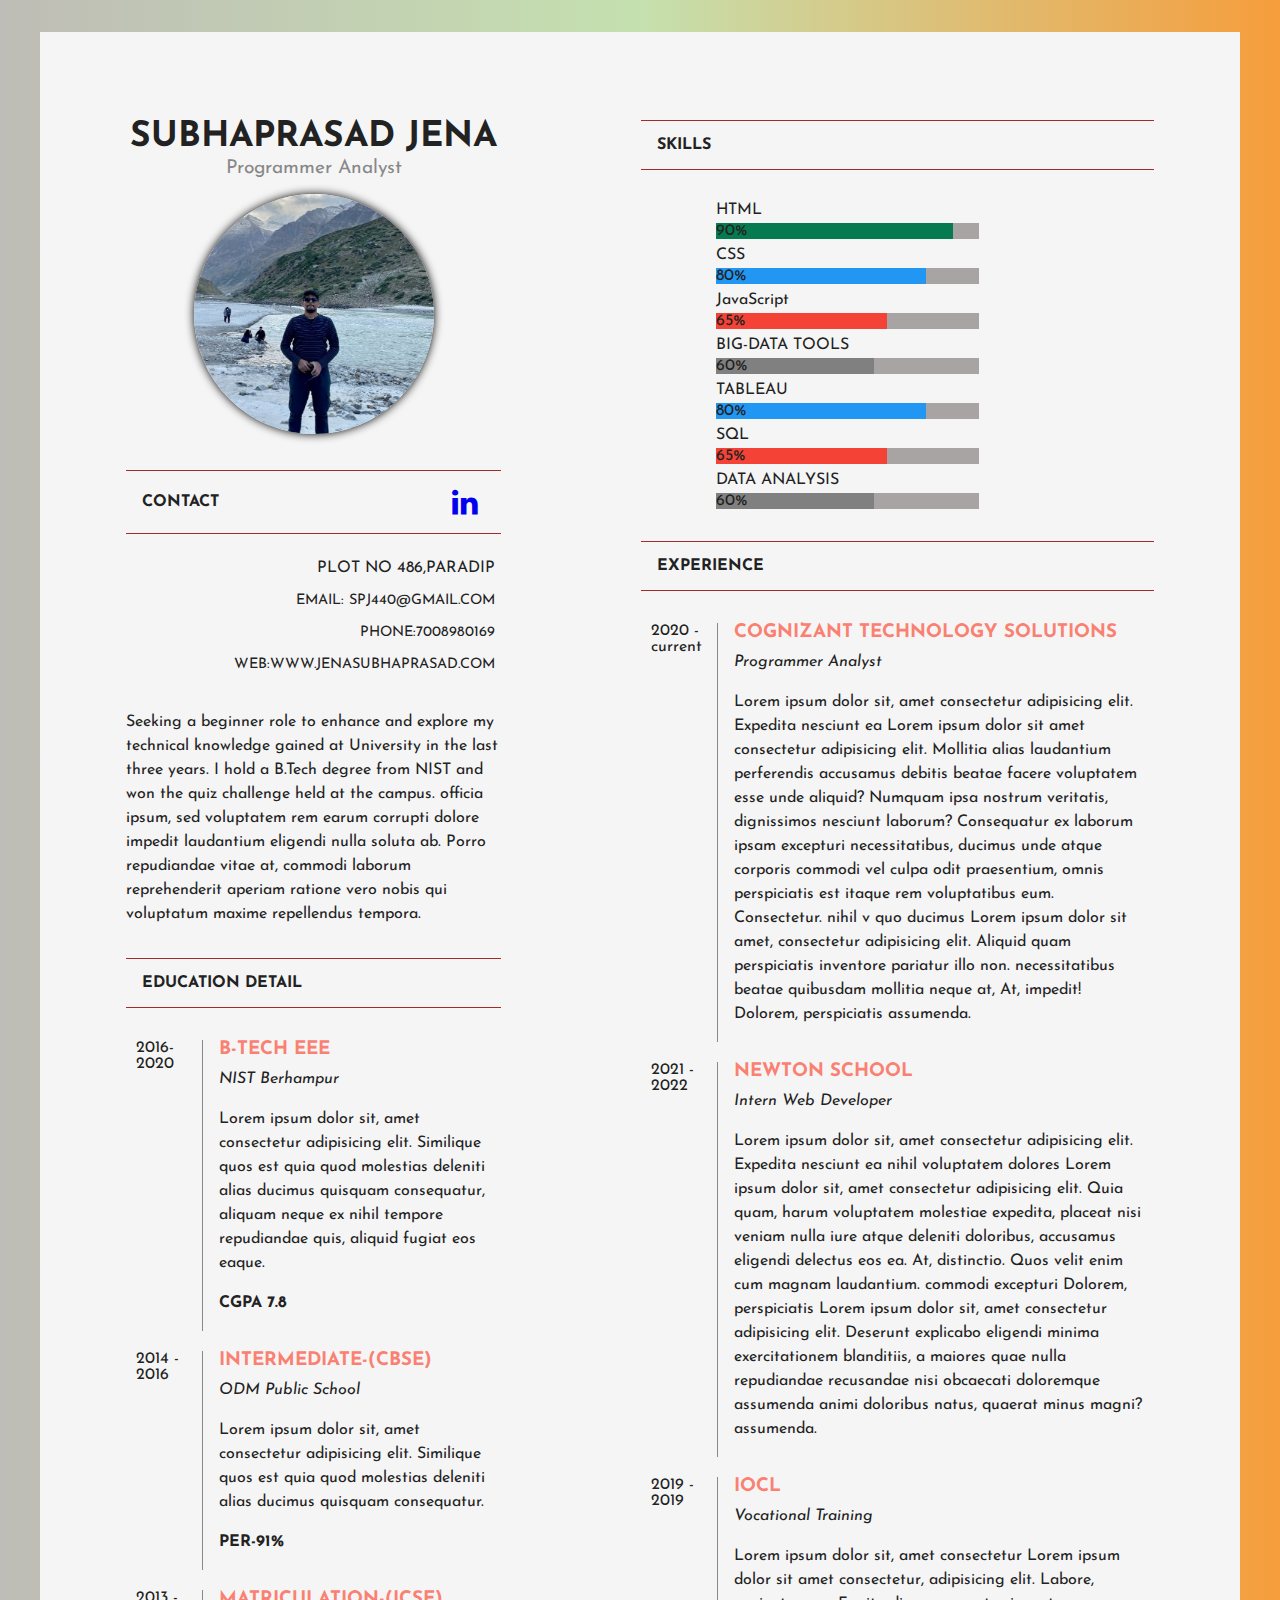
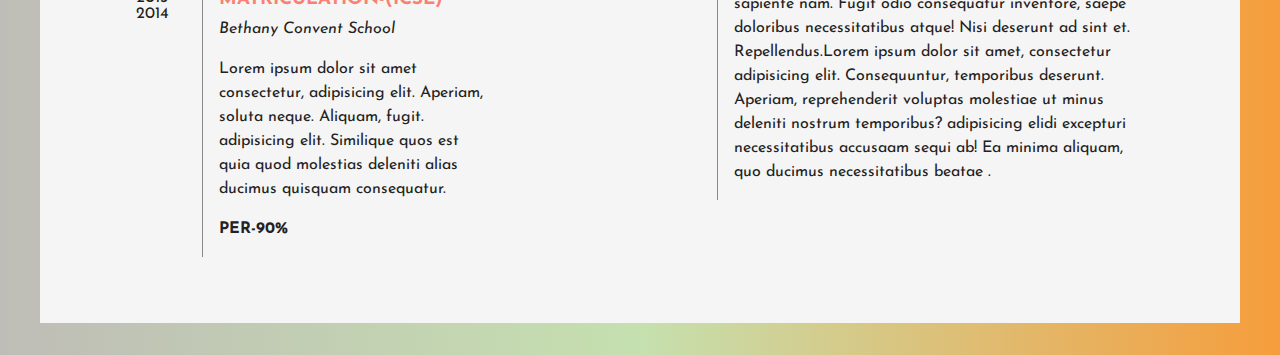
==== Resume_cv project/index.html @ 56bbfc7f "Add files via upload" ====
<!DOCTYPE html>
<!-- https://focused-almeida-b1bb6c.netlify.app -->
<html lang="en">
<head>
    <meta charset="UTF-8">
    <meta http-equiv="X-UA-Compatible" content="IE=edge">
    <meta name="viewport" content="width=device-width, initial-scale=1.0">
    <title>Resume</title>
    <link href="https://fonts.googleapis.com/css2?family=Josefin+Sans:ital,wght@0,300;1,100;1,300&display=swap" rel="stylesheet">
    <link  href="https://cdnjs.cloudflare.com/ajax/libs/font-awesome/4.7.0/css/font-awesome.min.css" rel="stylesheet">
    <link rel="stylesheet" href="styles.css">
</head>
<body>
    <div class="resume"> 
        <div class="coloumn">
    <section class="profile">
        <h1>Subhaprasad Jena</h1>
        <p>Programmer Analyst</p>
        <img  src="159544250_129872296181408_7046907158149389369_n.jpg" alt="">
    </section>

    <section class="contact">
        <div class="linkedin">
        <h2 >Contact</h2>
        <h2><a href="https://www.linkedin.com/in/subhaprasad-jena-016496205/" class="fa fa-linkedin"></a></h2>
        
    </div>
        <ul class="contact-ul">
            <li>Plot no 486,Paradip</li>
            <li><a href="mailto:spj440@gmail.com">EMAIL: spj440@gmail.com</a></li>
            <li><a href="tel:+917008980169">Phone:7008980169</a></li>
            <li><a href="www.google.com">WEB:www.jenasubhaprasad.com</a></li>
        </ul>
    </section>
    <section class="objective">
        <p>Seeking a beginner role to enhance and explore my technical knowledge gained at University in the last three years. I hold a B.Tech degree from NIST and won the quiz 
            challenge held at the campus. officia ipsum, sed voluptatem rem earum corrupti dolore impedit laudantium eligendi nulla 
            soluta ab. Porro repudiandae vitae at, commodi laborum reprehenderit aperiam ratione vero nobis qui voluptatum 
            maxime repellendus tempora.</p>
    </section>
    <section class="education">
        <h2>Education Detail</h2>
      <ul class="timeline">
          <li class="event">
              <span class="duration">2016-2020</span>
              <div class="content">
                <h3>B-tech EEE</h3>
                <p><em>NIST Berhampur</em></p>
                <p>Lorem ipsum dolor sit, amet consectetur
                  adipisicing elit. Similique quos est
                  quia quod molestias deleniti alias ducimus
                  quisquam consequatur, aliquam neque ex nihil 
                  tempore repudiandae quis, aliquid fugiat eos eaque.</p>
                <p class="mark"> CGPA 7.8</p> 
              </div>
            </li>
      </ul>
      <ul class="timeline">
        <li class="event">
            <span class="duration">2014 - 2016</span>
             <div class="content">
            <h3>Intermediate-(CBSE)</h3>
            <p><em>ODM Public School</em></p>
            <p>Lorem ipsum dolor sit, amet consectetur adipisicing elit. Similique quos est quia quod molestias deleniti alias ducimus quisquam consequatur.</p>
            <p class="mark"> PER-91%</p> 
            </div>
         </li>
    </ul>
    <ul class="timeline">
        <li class="event">
            <span class="duration">2013 - 2014</span>
             <div class="content">
            <h3>Matriculation-(ICSE)</h3>
            <p><em >Bethany Convent School</em></p>
            <p>Lorem ipsum dolor sit amet consectetur, adipisicing elit. Aperiam, soluta neque. Aliquam, fugit. adipisicing elit. Similique quos est quia quod molestias deleniti alias ducimus quisquam consequatur.</p>
            <p class="mark"> PER-90%</p> 
            </div>
         </li>
    </ul>
    </section>
    
</div>
<div class="coloumn">
    <section class="skills">
        <h2> Skills </h2>
        <div class="con">
            <span>HTML</span>
            <div class="container">
              <div class="skills html">90%</div>
            </div>
            
            <span>CSS</span>
            <div class="container">
              <div class="skills css">80%</div>
            </div>
            
            <span>JavaScript</span>
            <div class="container">
              <div class="skills js">65%</div>
            </div>
            
            <span>BIG-DATA TOOLS</span>
            <div class="container">
              <div class="skills php">60%</div>
            </div>
            <span>TABLEAU</span>
            <div class="container">
              <div class="skills css">80%</div>
            </div>
            
            <span>SQL</span>
            <div class="container">
              <div class="skills js">65%</div>
            </div>
            
            <span>DATA ANALYSIS</span>
            <div class="container">
              <div class="skills php">60%</div>
            </div>
        </div>
  
    </section>

<section class="experience">
        <h2>Experience</h2>
        <ul class="timeline">
          <li class="event">
            <span class="duration">2020 - current</span>
            <div class="content">
                <h3>Cognizant Technology Solutions</h3>
                <p><em>Programmer Analyst</em></p>
                <p>Lorem ipsum dolor sit, amet consectetur
                 adipisicing elit. Expedita nesciunt ea Lorem ipsum dolor sit amet consectetur adipisicing elit. Mollitia alias laudantium perferendis accusamus debitis beatae facere voluptatem esse unde aliquid? Numquam ipsa nostrum veritatis, dignissimos nesciunt laborum? Consequatur ex laborum ipsam excepturi necessitatibus, ducimus unde atque corporis commodi vel culpa odit praesentium, omnis perspiciatis est itaque rem voluptatibus eum. Consectetur.
                 nihil v quo ducimus Lorem ipsum dolor sit amet, consectetur adipisicing elit. Aliquid quam perspiciatis inventore pariatur illo non.
                 necessitatibus beatae quibusdam mollitia neque at, 
                 At, impedit! Dolorem, perspiciatis assumenda.</p>
            </div>
            
          </li>
         </ul>
        <ul class="timeline">
            <li class="event">
             <span class="duration">2021 - 2022</span>
             <div class="content">
                <h3>Newton School</h3>
                <p><em>Intern Web Developer</em></p>
                <p>Lorem ipsum dolor sit, amet consectetur
                     adipisicing elit. Expedita nesciunt ea nihil 
                     voluptatem dolores 
                    Lorem ipsum dolor sit, amet consectetur adipisicing elit. Quia quam, harum voluptatem molestiae expedita, placeat nisi veniam nulla iure atque deleniti doloribus, accusamus eligendi delectus eos ea. At, distinctio. Quos velit enim cum magnam laudantium. commodi excepturi  Dolorem, perspiciatis Lorem ipsum dolor sit, amet consectetur adipisicing elit. Deserunt explicabo eligendi minima exercitationem blanditiis, a maiores quae nulla repudiandae recusandae nisi obcaecati doloremque assumenda animi doloribus natus, quaerat minus magni?
                     assumenda.
                </p>
             </div>
             </li>
         </ul>
    <ul class="timeline">
            <li class="event">
            <span class="duration">2019 - 2019</span>
            <div class="content">
            <h3>IOCL</h3>
            <p><em>Vocational Training</em></p>
            <p>Lorem ipsum dolor sit, amet consectetur Lorem ipsum dolor sit amet consectetur, adipisicing elit. Labore, sapiente nam. Fugit odio consequatur inventore, saepe doloribus necessitatibus atque! Nisi deserunt ad sint et. Repellendus.Lorem ipsum dolor sit amet, consectetur adipisicing elit. Consequuntur, temporibus deserunt. Aperiam, reprehenderit voluptas molestiae ut minus deleniti nostrum temporibus? adipisicing elidi excepturi necessitatibus accusaam sequi ab! Ea minima aliquam, quo ducimus necessitatibus beatae .</p>
             </div>
            </li>
         </ul>
    </section>
</div>
</div>
</body>
</html>
---- Resume_cv project/styles.css ----
*{
    padding: 0;
    margin: 0;
    box-sizing: border-box;
} 
body{
    padding:2rem 2.5rem;
    background: linear-gradient(0.25turn, #bebcb6fd, #c5e0af, #f69d3c);

}
.resume{
    display: grid;
    grid-template-columns:40% 1fr;
    grid-gap:5rem;
    background-color:whitesmoke;
    padding:3.5rem;
}
h1{
    font-size: 2.2rem;
    text-transform: uppercase;
}
h2{
    text-transform:uppercase;
    font-size: 1rem;
    border-top: 1px solid brown;
    border-bottom: 1px solid brown;
    padding: 1rem 1rem;
    margin-bottom: 2rem;
}
h3{
    font-size:1.20 rem;
    text-transform: uppercase;
    color: salmon;
    margin-bottom: .5rem;

}
html{
    color:#222;
    font-family: 'Josefin Sans', sans-serif;


}
p{
    line-height:1.5;
    font-size:medium;
    /* font-weight: 100; */
    
}
section{
    margin-top: 2rem;
}
.profile{
    text-align: center;
    /* background-color: red; */
}
.profile img{
    border-radius: 9999px;
    box-shadow: 0 0 10px black;
    width: 15rem;
    height: 15rem;
    margin-top: 10px;
}
.profile p{
   color: #888;
   margin-bottom: 1 rem;
   font-size: 1.2rem;
}
li{
    list-style: none;
}
.linkedin{
    display: flex;
    justify-content:space-between;
    border-top: 1px solid brown;
    border-bottom: 1px solid brown;
    align-items: center;


}
.linkedin > h2{
   border: none;
   margin: 0;
    }

.contact li{
text-align: right;
text-transform: uppercase;
padding: 0.4rem;
}
.contact-ul{
    padding-top: 20px;
}
.contact li a{
    list-style: none;
    text-decoration: none;
    color:inherit;
    font-size: 0.9rem;
    font-weight: 400;
}
li + li{
    margin-top: 0.2rem;
}
.objective p{
    text-align: left;
}

.fa {
    /* for icon */
    font-size: 30px;
    width: 40px;
    text-align: center;
    text-decoration: none;
  }
  .fa:hover {
    opacity: 0.9;
}
/* we devide the timelinr 
to two part so that we can add two 
coloumn by using grid */
.event{
    display: grid;
    grid-template-columns: 5ch 1fr;
    margin: 10px;
}
.timeline
{   margin-top: 20px;
    
}
.content{
    border-left: 1px solid #888;
    padding-left: 1rem;
    margin-left: 1rem;
    
}
.content > p{
    margin-bottom: 1rem;
}
.coloumn
{
   padding-right: 30px;
   padding-left: 30px;
}
.mark
{   margin-top: 1rem;
    font-weight:bold;
}
.socials ul{
    display: grid;
    grid-template-columns: auto auto auto;

}
.checked {
    color:blue;
  }
  span >.fa{
    /* font-size: 15px; */
    width: 15px;
    height: 10px;
    text-align: center;
    text-decoration: none;

  }
  .con{
      margin-left: 75px;

  }

  .container{
    width: 60%;
    margin-top: 5px;
    margin-bottom: 8px; 
     background-color: rgb(168, 164, 164); 
  }

  
  .html {width: 90%; margin-bottom: 8px; background-color: #067a50;}
  .css {width: 80%;margin-bottom: 8px; background-color: #2196F3;}
  .js {width: 65%;margin-bottom: 8px; background-color: #f44336;}
  .php {width: 60%;margin-bottom: 8px; background-color: #808080;}
@media only screen and (max-width: 700px) {
    .resume{
        display:block;
        box-sizing: inherit;
    }
    
  }
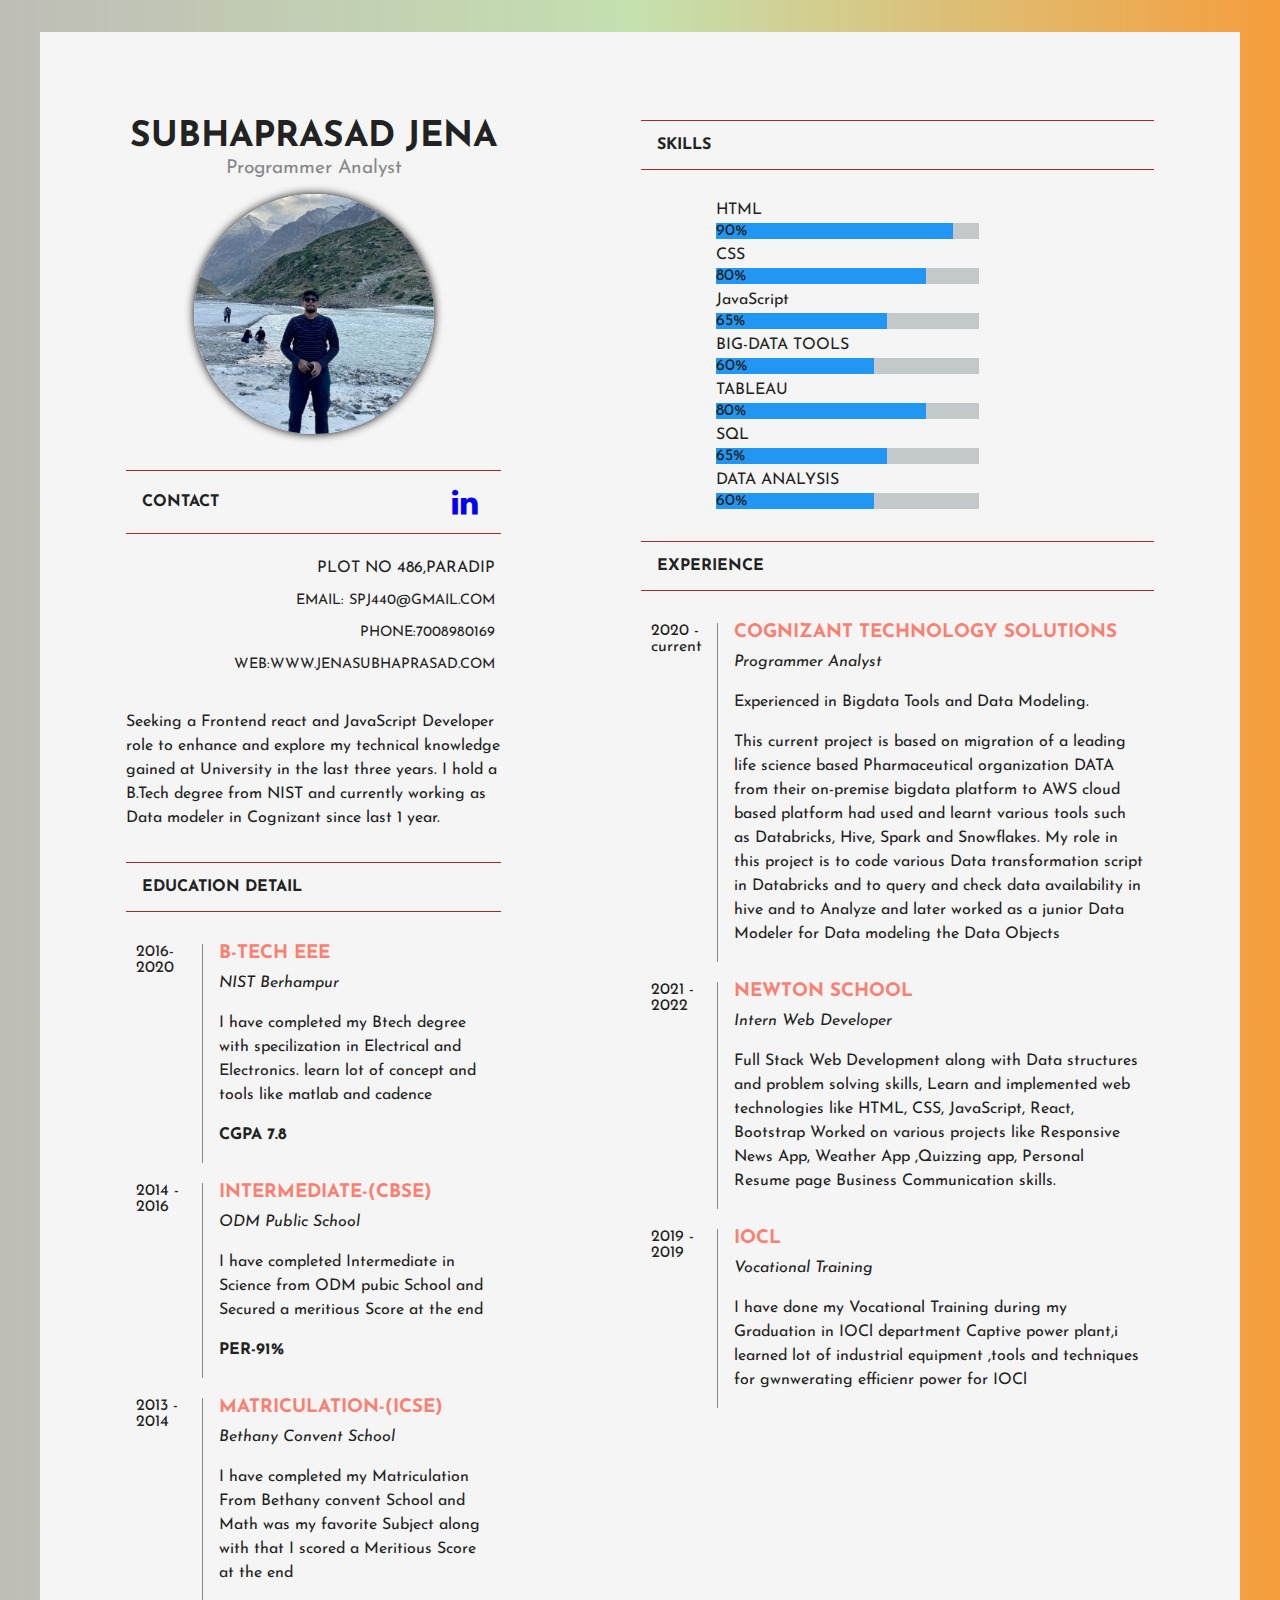
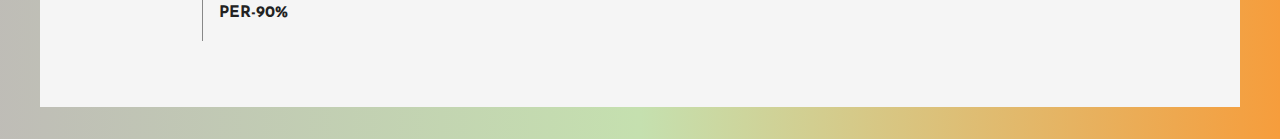
==== commit ee054fb6: "Add files via upload" ====
--- a/Resume_cv project/index.html
+++ b/Resume_cv project/index.html
@@ -33,10 +33,10 @@
         </ul>
     </section>
     <section class="objective">
-        <p>Seeking a beginner role to enhance and explore my technical knowledge gained at University in the last three years. I hold a B.Tech degree from NIST and won the quiz 
-            challenge held at the campus. officia ipsum, sed voluptatem rem earum corrupti dolore impedit laudantium eligendi nulla 
-            soluta ab. Porro repudiandae vitae at, commodi laborum reprehenderit aperiam ratione vero nobis qui voluptatum 
-            maxime repellendus tempora.</p>
+        <p>Seeking a Frontend react and JavaScript Developer role to enhance and explore my technical knowledge 
+          gained at University in the last three years. I hold a B.Tech degree from NIST and currently working as Data modeler
+          in Cognizant since last 1 year.
+         </p>
     </section>
     <section class="education">
         <h2>Education Detail</h2>
@@ -46,11 +46,9 @@
               <div class="content">
                 <h3>B-tech EEE</h3>
                 <p><em>NIST Berhampur</em></p>
-                <p>Lorem ipsum dolor sit, amet consectetur
-                  adipisicing elit. Similique quos est
-                  quia quod molestias deleniti alias ducimus
-                  quisquam consequatur, aliquam neque ex nihil 
-                  tempore repudiandae quis, aliquid fugiat eos eaque.</p>
+                <p>I have completed my Btech degree with specilization in Electrical and Electronics. learn lot of concept and 
+                  tools like matlab and cadence
+                </p>
                 <p class="mark"> CGPA 7.8</p> 
               </div>
             </li>
@@ -61,7 +59,7 @@
              <div class="content">
             <h3>Intermediate-(CBSE)</h3>
             <p><em>ODM Public School</em></p>
-            <p>Lorem ipsum dolor sit, amet consectetur adipisicing elit. Similique quos est quia quod molestias deleniti alias ducimus quisquam consequatur.</p>
+            <p>I have completed Intermediate in Science from ODM pubic School and Secured a meritious Score at the end</p>
             <p class="mark"> PER-91%</p> 
             </div>
          </li>
@@ -72,7 +70,9 @@
              <div class="content">
             <h3>Matriculation-(ICSE)</h3>
             <p><em >Bethany Convent School</em></p>
-            <p>Lorem ipsum dolor sit amet consectetur, adipisicing elit. Aperiam, soluta neque. Aliquam, fugit. adipisicing elit. Similique quos est quia quod molestias deleniti alias ducimus quisquam consequatur.</p>
+            <p>I have completed my Matriculation From Bethany convent School and Math was my favorite Subject along with that
+              I scored a Meritious Score at the end
+            </p>
             <p class="mark"> PER-90%</p> 
             </div>
          </li>
@@ -129,11 +129,12 @@
             <div class="content">
                 <h3>Cognizant Technology Solutions</h3>
                 <p><em>Programmer Analyst</em></p>
-                <p>Lorem ipsum dolor sit, amet consectetur
-                 adipisicing elit. Expedita nesciunt ea Lorem ipsum dolor sit amet consectetur adipisicing elit. Mollitia alias laudantium perferendis accusamus debitis beatae facere voluptatem esse unde aliquid? Numquam ipsa nostrum veritatis, dignissimos nesciunt laborum? Consequatur ex laborum ipsam excepturi necessitatibus, ducimus unde atque corporis commodi vel culpa odit praesentium, omnis perspiciatis est itaque rem voluptatibus eum. Consectetur.
-                 nihil v quo ducimus Lorem ipsum dolor sit amet, consectetur adipisicing elit. Aliquid quam perspiciatis inventore pariatur illo non.
-                 necessitatibus beatae quibusdam mollitia neque at, 
-                 At, impedit! Dolorem, perspiciatis assumenda.</p>
+                <p>
+                  Experienced in Bigdata Tools and Data Modeling.
+                </p>
+                <p>
+                 This current project is based on migration of a leading life science based Pharmaceutical organization DATA from their on-premise bigdata platform to AWS cloud based platform had used and learnt various tools such as Databricks, Hive, Spark and Snowflakes. My role in this project is to code various Data transformation script in Databricks and to query and check data availability in hive and to Analyze and later worked as a junior Data Modeler for Data modeling the Data Objects
+                </p>
             </div>
             
           </li>
@@ -144,11 +145,11 @@
              <div class="content">
                 <h3>Newton School</h3>
                 <p><em>Intern Web Developer</em></p>
-                <p>Lorem ipsum dolor sit, amet consectetur
-                     adipisicing elit. Expedita nesciunt ea nihil 
-                     voluptatem dolores 
-                    Lorem ipsum dolor sit, amet consectetur adipisicing elit. Quia quam, harum voluptatem molestiae expedita, placeat nisi veniam nulla iure atque deleniti doloribus, accusamus eligendi delectus eos ea. At, distinctio. Quos velit enim cum magnam laudantium. commodi excepturi  Dolorem, perspiciatis Lorem ipsum dolor sit, amet consectetur adipisicing elit. Deserunt explicabo eligendi minima exercitationem blanditiis, a maiores quae nulla repudiandae recusandae nisi obcaecati doloremque assumenda animi doloribus natus, quaerat minus magni?
-                     assumenda.
+                <p>
+                  Full Stack Web Development along with Data structures and problem solving skills,
+Learn and implemented web technologies like HTML, CSS, JavaScript, React, Bootstrap
+Worked on various projects like  Responsive News App, Weather App ,Quizzing app, Personal Resume page
+Business Communication skills.
                 </p>
              </div>
              </li>
@@ -159,7 +160,7 @@
             <div class="content">
             <h3>IOCL</h3>
             <p><em>Vocational Training</em></p>
-            <p>Lorem ipsum dolor sit, amet consectetur Lorem ipsum dolor sit amet consectetur, adipisicing elit. Labore, sapiente nam. Fugit odio consequatur inventore, saepe doloribus necessitatibus atque! Nisi deserunt ad sint et. Repellendus.Lorem ipsum dolor sit amet, consectetur adipisicing elit. Consequuntur, temporibus deserunt. Aperiam, reprehenderit voluptas molestiae ut minus deleniti nostrum temporibus? adipisicing elidi excepturi necessitatibus accusaam sequi ab! Ea minima aliquam, quo ducimus necessitatibus beatae .</p>
+            <p>I have done my Vocational Training during my Graduation in IOCl department Captive power plant,i learned lot of industrial equipment ,tools and techniques for gwnwerating efficienr power for IOCl</p>
              </div>
             </li>
          </ul>
--- a/Resume_cv project/styles.css
+++ b/Resume_cv project/styles.css
@@ -169,14 +169,14 @@
     width: 60%;
     margin-top: 5px;
     margin-bottom: 8px; 
-     background-color: rgb(168, 164, 164); 
+     background-color: rgba(186, 193, 195, 0.854); 
   }
 
   
-  .html {width: 90%; margin-bottom: 8px; background-color: #067a50;}
+  .html {width: 90%; margin-bottom: 8px; background-color:#2196F3;}
   .css {width: 80%;margin-bottom: 8px; background-color: #2196F3;}
-  .js {width: 65%;margin-bottom: 8px; background-color: #f44336;}
-  .php {width: 60%;margin-bottom: 8px; background-color: #808080;}
+  .js {width: 65%;margin-bottom: 8px; background-color:#2196F3;}
+  .php {width: 60%;margin-bottom: 8px; background-color: #2196F3;}
 @media only screen and (max-width: 700px) {
     .resume{
         display:block;
